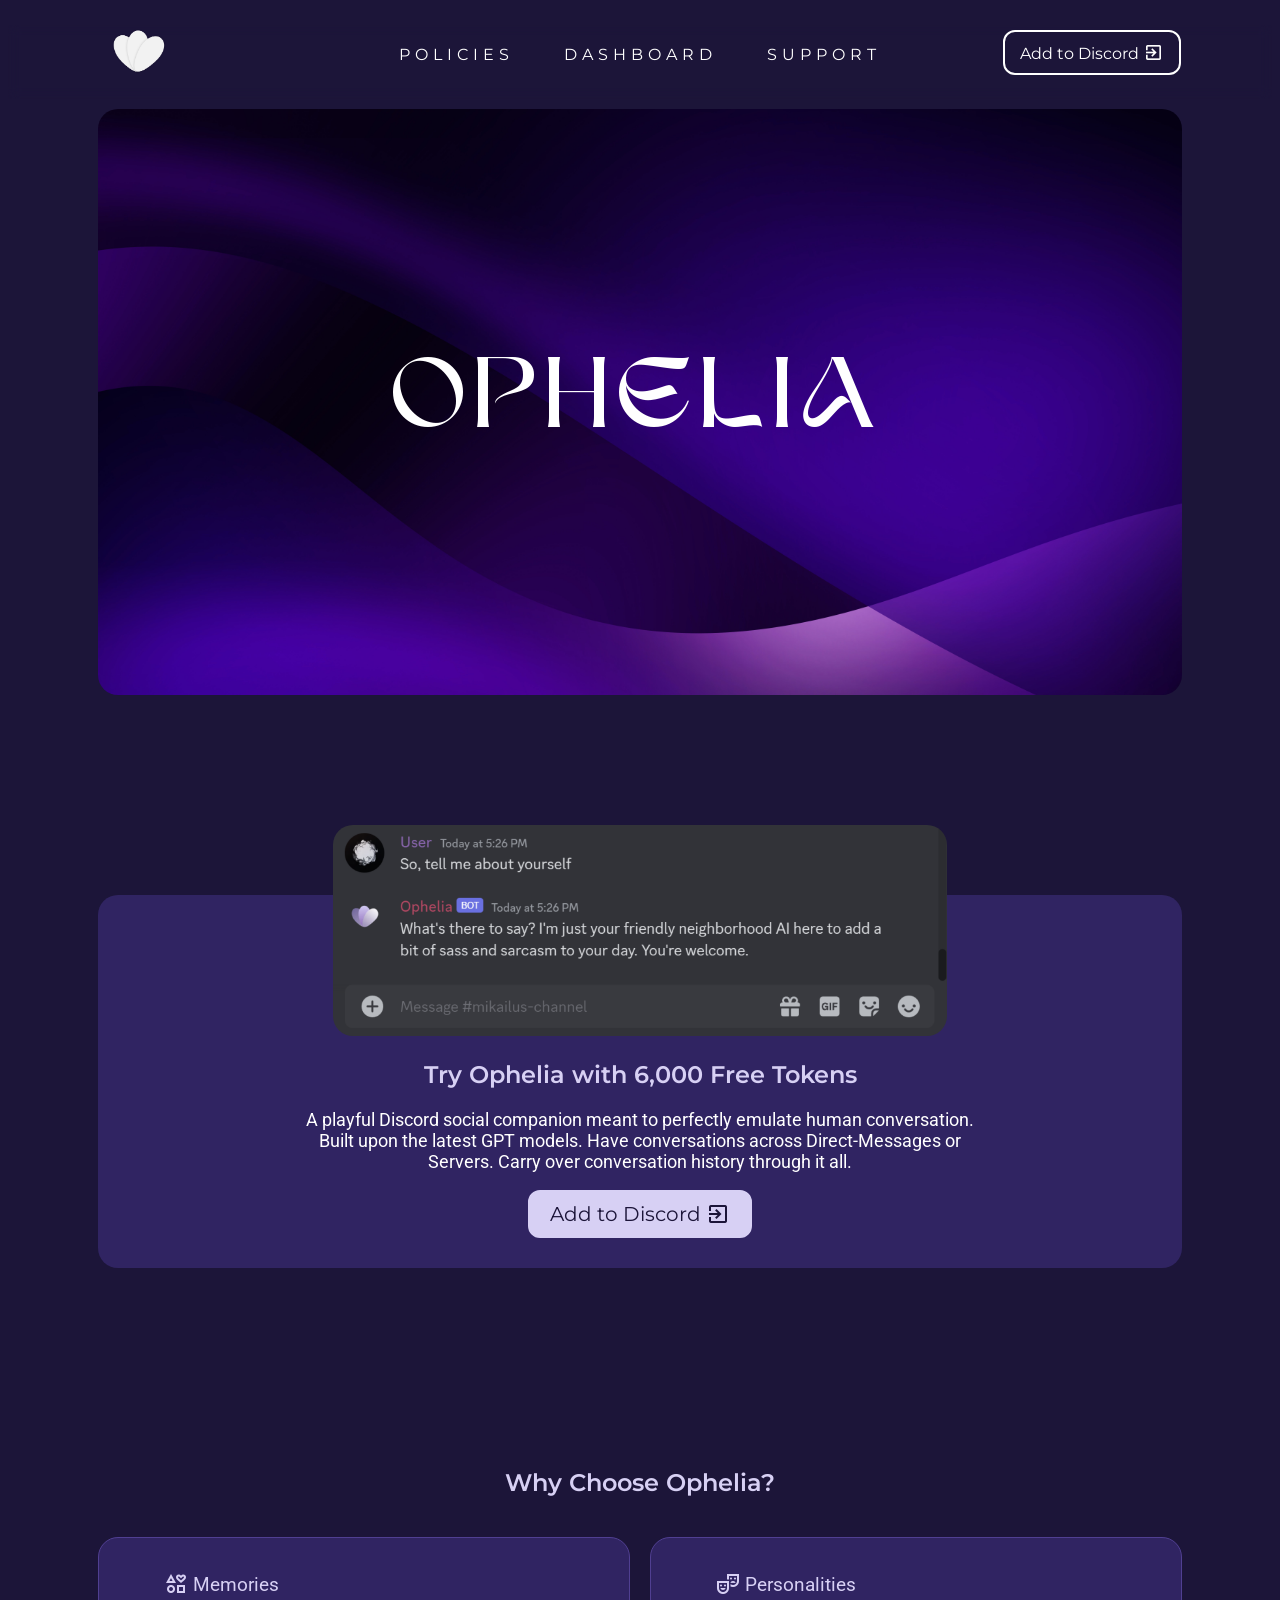
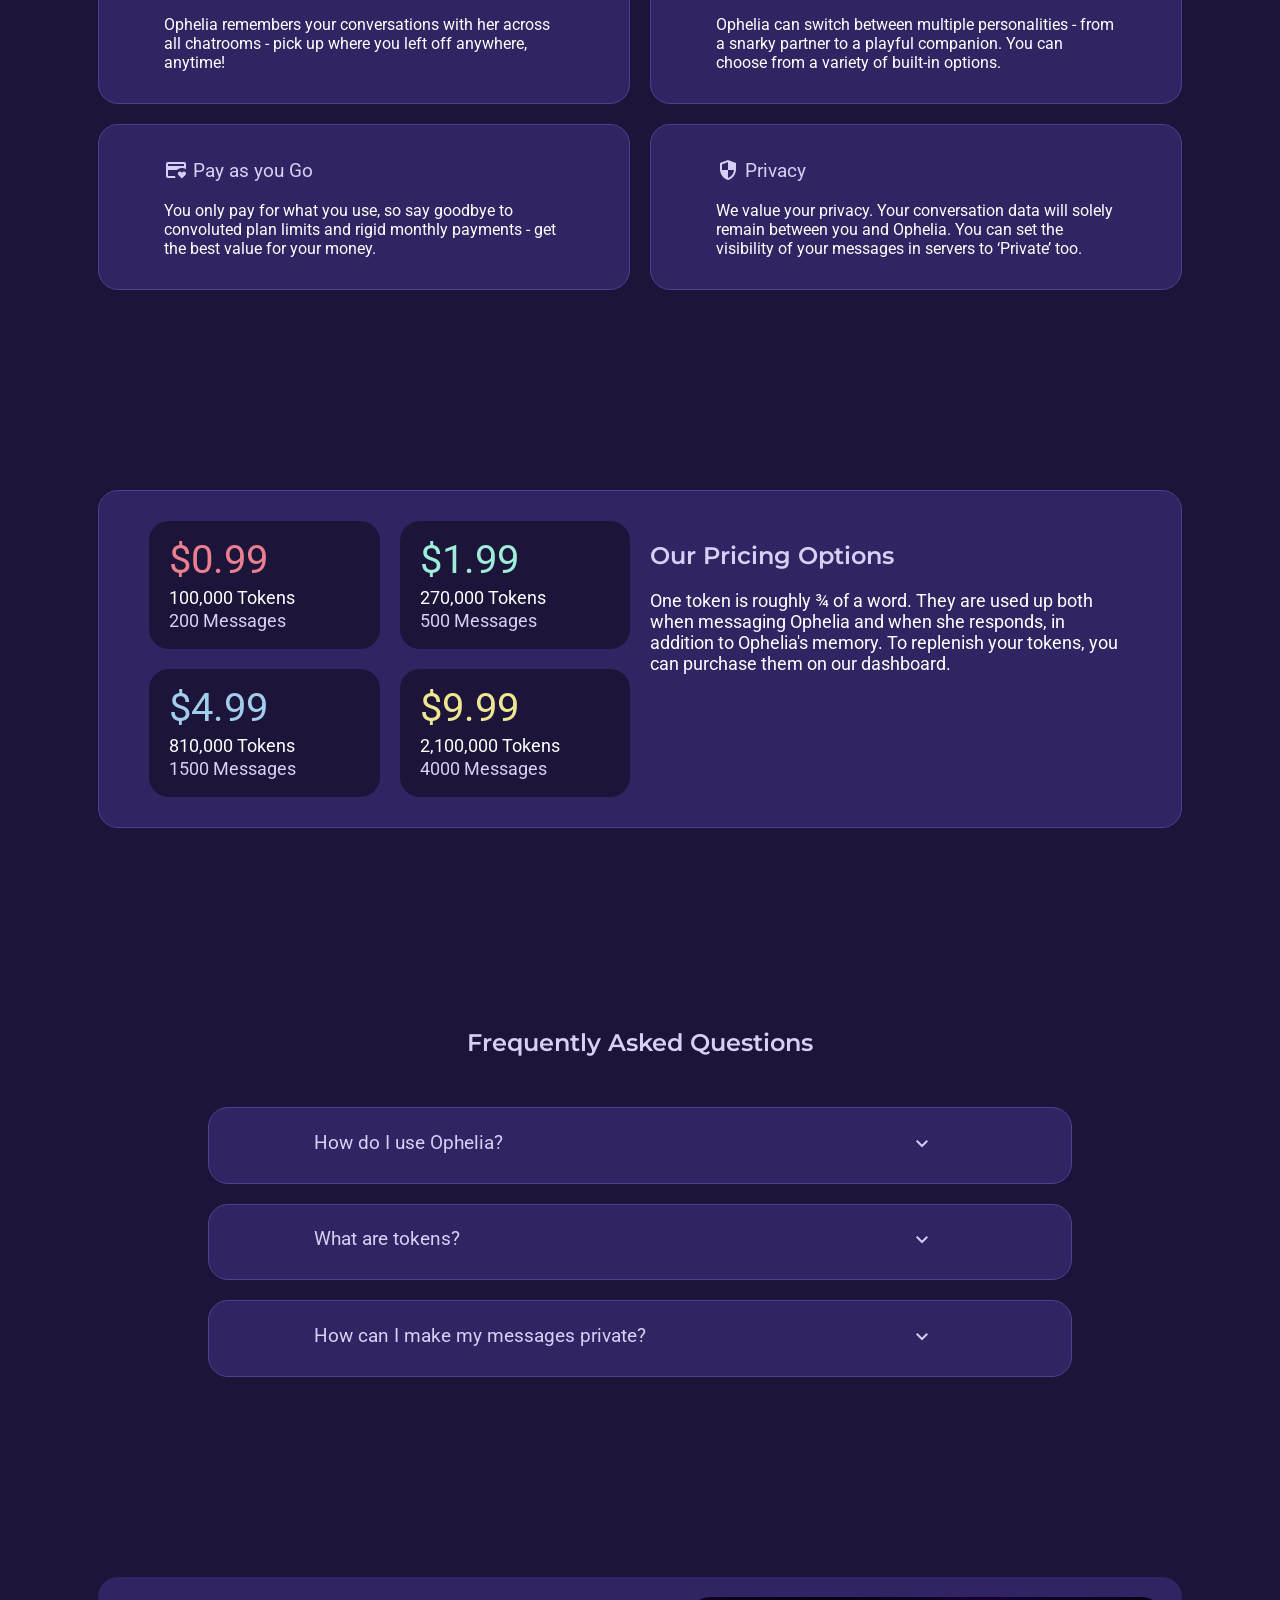
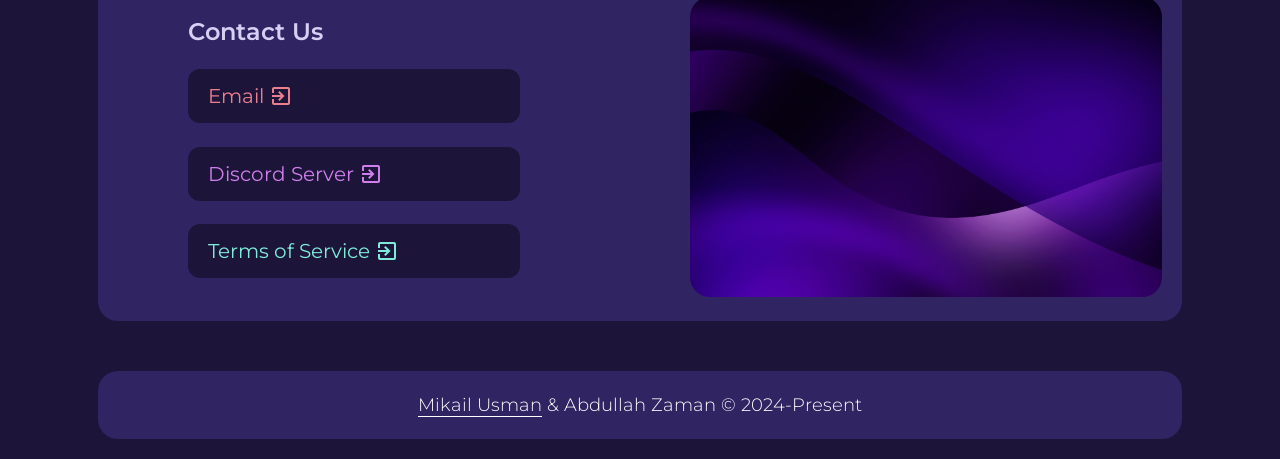
==== Website/index.html @ 2be0c8d4 "Build 1 Commit Public Build 1. Gearing up for release." ====
<!DOCTYPE html>
<html lang="en">
<head>
    <meta charset="UTF-8">
    <meta name="viewport" content="width=device-width, initial-scale=1.0">
    <meta http-equiv="X-UA-Compatible" content="ie=edge">

    <!--SEO-->
    <title>Ophelia</title>
    <link rel="shortcut icon" type="image/png" href="logo.png">
    <meta name="google-site-verification" content="" />
    <meta name="description" content="Meet Ophelia, an AI-powered Discord social companion. Built upon OpenAI's GPT3.5; smart, witty and friendly."/>
    <meta name="keywords" content="ophelia, discord, discord bot, discord ai, discord chatbot"/>
    <meta name="robots" content="noarchive"/>
    <link rel="canonical" href="">

    <link rel="stylesheet" href="styles.css">
    <link rel="preconnect" href="https://fonts.googleapis.com">
    <link rel="preconnect" href="https://fonts.gstatic.com" crossorigin>
    <link href="https://fonts.googleapis.com/css2?family=Montserrat:ital,wght@0,100..900;1,100..900&family=Roboto:ital,wght@0,100;0,300;0,400;0,500;0,700;0,900;1,100;1,300;1,400;1,500;1,700;1,900&display=swap" rel="stylesheet">

    <!--Google Icons (Plug n' PLay)-->
    <link rel="stylesheet" href="https://fonts.googleapis.com/css2?family=Material+Symbols+Outlined:opsz,wght,FILL,GRAD@20,400,0,0" />
</head>
<body>
    <header>
        <div class="header-wrapper">
            <div>
                <img src='logo.png' alt="Ophelia logo"/>
            </div>
            <nav>
                <a class="nav-link" href="policies.html">Policies</a>
                <a class="nav-link" href="https://ophie.pythonanywhere.com/" target="_blank">Dashboard</a>
                <a class="nav-link" href="https://discord.com/invite/6v56KPZPKD" target="_blank">Support</a>
            </nav>
            <div>
                <!--Icon positioning 1/3--> 
                <!-- <i/> for inline -->
                <a target="_blank" href="https://discord.com/api/oauth2/authorize?client_id=1120962937960538112&permissions=8&scope=bot"><button class="header-btn">Add to Discord <i class="material-symbols-outlined">exit_to_app</i></button></a>  
            </div>
        </div>

        <div class="mobile-header-wrapper">
            <div class="mobile-nav-1">
                <img src='logo.png' alt="Ophelia logo"/>
                <i class="material-symbols-outlined">keyboard_arrow_down</i>
            </div>
            <div class="mobile-nav-2">
                <a class="nav-link" href="policies.html">Policies</a>
                <a class="nav-link" href="https://ophie.pythonanywhere.com/" target="_blank">Dashboard</a>
                <a class="nav-link" href="https://discord.com/invite/6v56KPZPKD" target="_blank">Support</a>
            </div>
        </div>
    </header>

    <section class="title">
        <div class="title-wrapper">
            <h1>Ophelia</h1>
        </div>
    </section>

    <section class="hero">
        <img src="image2.png" alt="Ophelia in-chat use."/>
        <h2>Try Ophelia with 6,000 Free Tokens </h2>
        <p>A playful Discord social companion meant to perfectly emulate human conversation. Built upon the latest GPT models. Have conversations 
            across Direct-Messages or Servers. Carry over conversation history through it all.</p>
        <a target="_blank" href="https://discord.com/api/oauth2/authorize?client_id=1120962937960538112&permissions=8&scope=bot"><button class="hero-btn">Add to Discord <i class="material-symbols-outlined">exit_to_app</i></button></a>  
    </section>

    <section class="features">
        <h2>Why Choose Ophelia?</h2>
        <div class="features-wrapper">
            <div class="features-card">
                <h3><i class="material-symbols-outlined">interests</i> Memories</h3> <!--Icon here-->
                <p>Ophelia remembers your conversations with her across all chatrooms - pick up where you left off anywhere, anytime!</p>
            </div>
            <div class="features-card">
                <h3><i class="material-symbols-outlined">theater_comedy</i> Personalities</h3> <!--Icon here-->
                <p>Ophelia can switch between multiple personalities - 
                    from a snarky partner to a playful companion. You can choose from a variety of built-in options.</p>
            </div>

            <div class="features-card">
                <h3><i class="material-symbols-outlined">credit_card_heart</i> Pay as you Go</h3> <!--Icon here-->
                <p>You only pay for what you use, so say goodbye to convoluted plan limits and rigid monthly payments - 
                    get the best value for your money.</p>
            </div>

            <div class="features-card">
                <h3><i class="material-symbols-outlined">security</i> Privacy</h3> <!--Icon here-->
                <p>We value your privacy. Your conversation data will  solely remain between you and Ophelia. 
                    You can set the visibility of your messages in servers to ‘Private’ too.</p>
            </div>
        </div>
    </section>

    <section class="pricing">
        <div class="pricing-wrapper">
            <div class="pricing-set">
                <div class="pricing-card">
                    <h4 style="color: #EB7F8F;">$0.99</h4>
                    <p>100,000 Tokens</p>
                    <p style="color: #D7D0F4;">200 Messages</p>
                </div>

                <div class="pricing-card">
                    <h4 style="color: #9DEDD8;">$1.99</h4>
                    <p>270,000 Tokens</p>
                    <p style="color: #D7D0F4;">500 Messages</p>
                </div>

                <div class="pricing-card">
                    <h4 style="color: #A2CDEC;">$4.99</h4>
                    <p>810,000 Tokens</p>
                    <p style="color: #D7D0F4;">1500 Messages</p>
                </div>

                <div class="pricing-card">
                    <h4 style="color: #EFE694;">$9.99</h4>
                    <p>2,100,000 Tokens</p>
                    <p style="color: #D7D0F4;">4000 Messages</p>
                </div>
            </div>

            <div class="pricing-info">
                <h2>Our Pricing Options</h2>
                <p>One token is roughly ¾ of a word.
                    They are used up both when messaging Ophelia and when she responds, in addition to Ophelia's memory. 
                    To replenish your tokens, you can purchase them on our dashboard.</p>
            </div>
        </div>
    </section>

    <section class="freqAskedQs">
        <h2>Frequently Asked Questions</h2>
        <div class="FAQ-wrapper">
            <div class="FAQ-card">
                <div class="question">
                    <div>
                        <h3>How do I use Ophelia?</h3>
                    </div>
                    <div>
                        <h3><i class="material-symbols-outlined">keyboard_arrow_down</i></h3>
                    </div>
                </div>
                <p class="answer">You can add Ophelia as a bot to your own server or join our official Discord server 
                    linked below to try out Ophelia. Use '/register' to automatically link up using your Discord account. 
                    Use '/talk' to interact with Ophelia.</p>
            </div>
            <div class="FAQ-card">
                <div class="question">
                    <h3>What are tokens?</h3>
                    <h3><i class="material-symbols-outlined">keyboard_arrow_down</i></h3>
                </div>
                <p class="answer">Tokens are virtual currency that you can purchase from us. One token is roughly ¾ of a word. 
                    Upon registering, you are given 6000 tokens to use. You can check your token balance at any time using the command '/account' on Discord.</p>
            </div>
            <div class="FAQ-card">
                <div class="question">
                    <h3>How can I make my messages private?</h3>
                    <h3><i class="material-symbols-outlined">keyboard_arrow_down</i></h3>
                </div>
                <p class="answer">You can set your message visibility to 'private' or enable 'DM messaging' for free by using the 
                    '/visibility' & '/dms' commands on Discord.</p>
            </div>
        </div>
    </section>

    <section class="contact">
        <div class="contact-wrapper">
            <div class="contact-action">
                <h2>Contact Us</h2>
                <a target="_blank" href="mailto:ophelia.mozka@gmail.com"><button class="contact-btn" style="color: #EB7F8F;">Email <i class="material-symbols-outlined">exit_to_app</i></button></a>  
                <a target="_blank" href="https://discord.com/invite/6v56KPZPKD"><button class="contact-btn" style="color: #CF7FEB;">Discord Server <i class="material-symbols-outlined">exit_to_app</i></button></a>  
                <a href="policies.html"><button class="contact-btn" style="color: #7FEBD8;">Terms of Service <i class="material-symbols-outlined">exit_to_app</i></button></a>  
            </div>
            <div>
                <img src="image1.jpg" alt="Abstract Thumbnail"/>
            </div>
        </div>
    </section>

    <footer>
        <p><a class="footer-link" href="https://mikailu.netlify.app" target="_blank">Mikail Usman</a> & Abdullah Zaman &copy; 2024-Present</p>
    </footer>

    <script src="master.js"></script> <!-- Control animations and on-click events -->
</body>
</html>
---- Website/styles.css ----
/*----------- GENERAL -----------*/
body {
    background-color: var(--primary);
}

:root {
    --primary: #1C1539;
    --secondary: #302462;
    --accent: #D7D0F4;
    --stroke: #503F91;
    scroll-behavior: smooth;
    font-family: sans-serif;
}

a {
    text-decoration: none;
}

i {
    vertical-align: bottom; /*Icon positioning 2/3*/
}

@font-face {
    font-family: sego;
    src: url(SEGO.ttf);
}

/*----------- HEADER -----------*/
header {
    margin-top: 25px;
    position: sticky;
    top: 0;
    -webkit-backdrop-filter: blur(6px);
    backdrop-filter: blur(6px);
}

.header-wrapper {
    display: grid;
    grid-template-columns: 1fr 1fr 1fr;
    column-gap: 50px;
    text-align: center;
    padding: 20px;
}

.header-wrapper i{
    font-size: 21px; /*Icon positioning 3/3*/
}

.header-wrapper img{
    width: 75px;
    height: 220%;
    margin-top: -30px;
    margin-bottom: -15px;
    margin-left: -100px;
}

nav {
    display: grid;
    grid-template-columns: 1fr 1fr 1fr;
    column-gap: 50px;
    text-transform: uppercase;
    font-family: 'Montserrat', sans-serif;
    letter-spacing: 5px;
    text-decoration: none;
}

nav a {
    color: white;
    text-decoration: none;
    transition-duration: 0.45s;
}

nav a:hover{ /*no space between tag and ':hover' I.E h2:hover{}*/
    color: var(--accent);
    transition-duration: 0.45s;
    opacity: 0.7;
}

.header-btn {
    color: #fff;
    background: none;
    text-decoration: none;
    cursor: pointer;
    transition-duration: 0.45s; /*Ease out animation*/

    text-align: center;
    border: 2px solid #fff;
    padding: 10px 15px;
    border-radius: 12px;
    font-size: 16px;
    margin-top: -15px;
    font-family: 'Montserrat', sans-serif;
}

.header-btn:hover{
    color: var(--primary);
    background: white;
    transition-duration: 0.45s; /*Ease in animation*/
}

.mobile-header-wrapper {
    display: none;
}

/*----------- TITLE -----------*/
.title {
    text-align: center;
    margin-top: 10px;
    margin-bottom: 20px;
}

.title-wrapper {
    background-image: url(image1.jpg);
    background-repeat: no-repeat;
    background-size: cover;

    padding: 160px 50px;
    margin-left: 90px;
    margin-right: 90px;

    border-radius: 20px;
}

.title-wrapper h1 {
    font-size: 100px;
    color: #fff;
    font-family: sego;
    letter-spacing: 5px;
    font-weight: 100;
    text-transform: uppercase;
}

/*----------- HERO -----------*/
.hero {
    padding: 30px;
    background-color: var(--secondary);
    border-radius: 20px;
    text-align: center;
    margin-top: 200px;
    margin-left: 90px;
    margin-right: 90px;

    overflow: visible; /*Card-Img Overflow*/
}

.hero img{
    width: 60%;
    height: 100%;
    border-radius: 20px;

    margin-top: -100px; /*Card-Img Overflow*/
}

.hero h2{
    color: var(--accent);
    font-family: 'Montserrat', sans-serif;
    font-weight: 600;
}

.hero p{
    color: #fff;
    text-align: center;
    margin-left: 160px;
    margin-right: 160px;
    font-family: 'Roboto', sans-serif;
    font-size: large;
}

.hero-btn{
    text-decoration: none;
    cursor: pointer;
    background: var(--accent);
    border-radius: 12px;
    border: 2px solid var(--accent);
    text-align: center;
    padding: 10px 20px;
    font-size: 20px;
    color: var(--primary);
    font-family: 'Montserrat', sans-serif;
    transition-duration: 0.45s; 
}

.hero-btn:hover{
    opacity: 0.7;
    transition-duration: 0.45s; 
}

/*----------- FEATURES -----------*/
.features {
    margin-top: 200px;
    margin-left: 90px;
    margin-right: 90px;
}

.features h2{
    color: var(--accent);
    font-family: 'Montserrat', sans-serif;
    text-align: center;
    font-weight: 600;
}

.features-wrapper {
    display: grid;
    grid-template-columns: 1fr 1fr;
    column-gap: 20px;
}

.features-card {
    background-color: var(--secondary);
    border: 1px solid var(--stroke);
    padding: 15px;
    margin-top: 20px;
    border-radius: 20px;
}

.features-card h3{
    color: var(--accent);
    font-family: 'Roboto', sans-serif;
    font-weight: 400;
    padding-left: 50px;
    padding-right: 50px;
}

.features-card p{
    color: white;
    padding-left: 50px;
    padding-right: 50px;
    font-family: 'Roboto', sans-serif;
}

/*----------- PRICING -----------*/
.pricing {
    background-color: var(--secondary);
    border: 1px solid var(--stroke);
    border-radius: 20px;
    margin-top: 200px;
    margin-left: 90px;
    margin-right: 90px;
}

.pricing-wrapper {
    display: grid;
    grid-template-columns: 1fr 1fr;
    grid-gap: 20px;
    padding: 30px 50px;
}

.pricing-info h2{
    color: var(--accent);
    font-family: 'Montserrat', sans-serif;
    font-weight: 600;
}

.pricing-info p{
    color: white;
    font-size: large;
    font-family: 'Roboto', sans-serif;
}

.pricing-set {
    display: grid;
    grid-template-columns: 1fr 1fr;
    grid-gap: 20px;
}

.pricing-card {
    background-color: var(--primary);
    border-radius: 20px;
    padding: 20px;
    padding-bottom: 0px;
}

.pricing-card h4{
    font-family: 'Roboto', sans-serif;
    font-size: 40px;
    margin-top: -5px;
    margin-bottom: 20px;
    font-weight: 400;
}

.pricing-card p{
    color: white;
    font-size: large;
    margin-top: -16px;
    font-family: 'Roboto', sans-serif;
}

/*----------- FREQUENTLY ASKED QUESTIONS -----------*/
.freqAskedQs {
    margin-right: 200px;
    margin-left: 200px;
    margin-top: 200px;
}

.freqAskedQs h2{
    color: var(--accent);
    font-family: 'Montserrat', sans-serif;
    font-weight: 600;
    text-align: center;
    margin-bottom: 50px;
}

.FAQ-wrapper {
    display: grid;
    grid-template-columns: 1fr;
    row-gap: 20px;
}

.FAQ-card {
    background-color: var(--secondary);
    border: 1px solid var(--stroke);
    border-radius: 20px;
    padding: 5px;
}

.question {
    display: grid;
    grid-template-columns: 70% 30%;
    transition-duration: 0.45s; 
}

.question h3{
    color: var(--accent);
    font-family: 'Roboto', sans-serif;
    font-weight: 400;
    text-align: left;
    padding-left: 100px;
    margin-bottom: -10px;
}

.answer {
    padding-left: 100px;
    padding-right: 150px;
    color: #fff;
    font-family: 'Roboto', sans-serif;

    /* Animation for JS 1/2 */
    max-height: 0;
    overflow: hidden;
    opacity: 0;
    transition: 0.45s;
}

.FAQ-card.active .answer{
    /* Animation for JS 2/2 */
    max-height: 100px;
    opacity: 1;
    transition: 0.8s;
}

/*----------- CONTACT -----------*/
.contact {
    margin-top: 200px;
    margin-left: 90px;
    margin-right: 90px;
    padding: 20px;
    border-radius: 20px;
    background-color: var(--secondary);
}

.contact-wrapper {
    display: grid;
    grid-template-columns: 1fr 1fr;
    grid-gap: 100px;
}

.contact-wrapper img{
    width: 100%;
    height: 300px;
    object-fit: cover;
    border-radius: 20px;
}

.contact-action {
    display: grid;
    grid-template-columns: 1fr;
    padding-left: 70px;
    padding-right: 70px;
}

.contact-action h2{
    margin-bottom: -10px;
    color: var(--accent);
    font-family: 'Montserrat', sans-serif;
    font-weight: 600;
}

.contact-btn {
    text-decoration: none;
    cursor: pointer;
    background: var(--primary);
    border-radius: 12px;
    text-align: left;
    padding: 15px 20px;
    font-size: 20px;
    margin-bottom: -10px;
    border: none;
    width: 100%;
    font-family: 'Montserrat', sans-serif;
    transition-duration: 0.45s;
}

.contact-btn:hover{
    opacity: 0.7;
    transition-duration: 0.45s; 
}

/*----------- TITLE-CHILD -----------*/
.title-child {
    text-align: center;
    margin-top: 10px;
    margin-bottom: 20px;
}

.title-wrapper-child {
    background-image: url(image1.jpg);
    background-repeat: no-repeat;
    background-size: cover;

    padding: 50px 50px;
    margin-left: 90px;
    margin-right: 90px;

    border-radius: 20px;
}

.title-wrapper-child h1 {
    font-size: 80px;
    color: #fff;
    font-family: sego;
    letter-spacing: 5px;
    font-weight: 100;
    text-transform: uppercase;
}

/*----------- TERMS -----------*/
.terms {
    padding: 30px;
    background-color: var(--secondary);
    border-radius: 20px;
    text-align: center;
    margin-top: 100px; /* Could be 200px depending on final 'policies' content. */
    margin-left: 90px;
    margin-right: 90px;
}

.terms h2{
    color: var(--accent);
    font-family: 'Montserrat', sans-serif;
    font-weight: 600;
}

.terms p{
    color: #fff;
    text-align: left;
    margin-left: 160px;
    margin-right: 160px;
    font-family: 'Roboto', sans-serif;
    font-size: large;
}

/*----------- FOOTER -----------*/
footer {
    margin-top: 50px;
    margin-left: 90px;
    margin-right: 90px;
    margin-bottom: 20px;
    padding: 5px;
    border-radius: 20px;
    background-color: var(--secondary);

    font-family: 'Montserrat', sans-serif;
    color: white;
    text-align: center;
    font-size: large;
    font-weight: 300;
}

.footer-link {
    text-decoration: none;
    color: white;
    border-bottom: 1px solid white;
    transition-duration: 0.45s;
}

.footer-link:hover{
    color: var(--accent);
    transition-duration: 0.45s;
    opacity: 0.7;
}

/*------------------ MEDIA QUERIES ------------------*/
@media only screen and (max-width: 1000px) { /*800px as regular*/

    /*------------------ HEADER ------------------*/
    .header-wrapper {
        display: none;
    }

    .mobile-header-wrapper {
        display: inherit;
        display: grid;
        grid-template-columns: 1fr;
        row-gap: 5px;
        text-align: center;
    }

    .mobile-nav-1 {
        display: grid;
        grid-template-columns: 1fr 1fr;
        grid-gap: 70px;
    }

    .mobile-nav-2 {
        display: grid;
        grid-template-columns: 1fr;
        row-gap: 30px;
        color: #fff;
        text-transform: uppercase;
        font-family: 'Montserrat', sans-serif;
        letter-spacing: 5px;
        text-decoration: none;
        padding-bottom: 20px;

        max-height: 0;
        overflow: hidden;
        opacity: 0;
        transition: 0.45s;
    }
    
    .mobile-header-wrapper.active .mobile-nav-2{
        max-height: 200px;
        opacity: 1;
        transition: 0.8s;
    }

    .mobile-header-wrapper img{
        width: 75px;
        height: 100%;
        padding-left: 20px;
    }

    .mobile-header-wrapper i{
        color: white;
        font-size: 45px;
        margin-top: 15px;
        cursor: pointer;
        text-align: right;
        padding-right: 15px;
    }

    .mobile-nav-2 a {
        color: white;
        text-decoration: none;
        transition-duration: 0.45s;
    }
    
    .mobile-nav-2 a:hover{ 
        color: var(--accent);
        transition-duration: 0.45s;
        opacity: 0.7;
    }

    /*------------------ TITLE ------------------*/
    .title-wrapper {
        padding: 160px 30px;
        margin-left: 20px;
        margin-right: 20px;
    }
    
    .title-wrapper h1 {
        font-size: 50px;
    }

    /*------------------ HERO ------------------*/
    .hero {
        padding: 30px;
        margin-top: 200px;
        margin-left: 20px;
        margin-right: 20px;
    }
    
    .hero img{
        display: none; 
        /* display: none; -> element invisible and doesn't take up space */
        /* display: inherit; -> back to original CSS settings */
    }
    
    .hero p{
        text-align: center;
        margin-left: 30px;
        margin-right: 30px;
        font-size: 15px;
    }

    /*------------------ FEATURES ------------------*/
    .features {
        margin-left: 20px;
        margin-right: 20px;
    }

    .features-wrapper {
        display: grid;
        grid-template-columns: 1fr;
    }
    
    .features-card {
        padding: 10px;
    }
    
    .features-card h3{
        padding-left: 25px;
        padding-right: 25px;
    }
    
    .features-card p{
        padding-left: 25px;
        padding-right: 25px;
        font-size: 16px;
    }

    /*----------- PRICING -----------*/
    .pricing {
        margin-left: 20px;
        margin-right: 20px;
    }

    .pricing-wrapper {
        display: grid;
        grid-template-columns: 1fr;
        grid-gap: 10px;
        padding: 30px 10px;
    }

    .pricing-info h2{
        padding-left: 10px;
    }

    .pricing-info p{
        font-size: medium;
        padding-right: 10px;
        padding-left: 10px;
    }

    .pricing-set {
        display: grid;
        grid-template-columns: 1fr 1fr;
        grid-gap: 10px;
    }

    .pricing-card {
        background-color: var(--primary);
        border-radius: 20px;
        padding: 16px;
        padding-bottom: 0px;
    }

    .pricing-card h4{
        font-family: 'Roboto', sans-serif;
        font-size: 40px;
        margin-top: -5px;
        margin-bottom: 20px;
        font-weight: 400;
    }

    .pricing-card p{
        font-size: medium;
        margin-top: -16px;
    }

    /*----------- FREQUENTLY ASKED QUESTIONS -----------*/
    .freqAskedQs {
        margin-right: 20px;
        margin-left: 20px;
    }

    .FAQ-wrapper {
        display: grid;
        grid-template-columns: 1fr;
        row-gap: 20px;
    }

    .FAQ-card {
        background-color: var(--secondary);
        border: 1px solid var(--stroke);
        border-radius: 20px;
        padding: 5px;
    }

    .question {
        display: grid;
        grid-template-columns: 70% 30%;
        transition-duration: 0.45s; 
    }

    .question h3{
        text-align: left;
        padding-left: 20px;
        margin-bottom: -10px;
    }

    .answer {
        padding-left: 20px;
        padding-right: 20px;
        color: #fff;
        font-family: 'Roboto', sans-serif;

        /* Animation for JS 1/2 */
        max-height: 0;
        overflow: hidden;
        opacity: 0;
        transition: 0.45s;
    }

    .FAQ-card.active .answer{
        /* Animation for JS 2/2 */
        max-height: 150px;
        opacity: 1;
        transition: 0.8s;
    }

    /*------------------ CONTACT ------------------*/
    .contact {
        margin-left: 20px;
        margin-right: 20px;
        padding: 20px;
    }
    
    .contact-wrapper {
        display: grid;
        grid-template-columns: 1fr;
        margin-bottom: -80px;
    }
    
    .contact-wrapper img{
        display: none;
    }
    
    .contact-action {
        display: grid;
        grid-template-columns: 1fr;
        row-gap: 30px;
        padding-left: 20px;
        padding-right: 20px;
    }
    
    .contact-action h2{
        margin-bottom: 0px;
    }

    /*----------- TITLE-CHILD -----------*/
    .title-wrapper-child {
        padding: 50px 20px;
        margin-left: 20px;
        margin-right: 20px;
    }

    .title-wrapper-child h1 {
        font-size: 50px;
        padding-left: 10px;
    }

    /*----------- TERMS -----------*/
    .terms {
        padding: 30px;
        text-align: center;
        margin-top: 100px;
        margin-left: 20px;
        margin-right: 20px;
    }

    .terms p{
        text-align: left;
        margin-left: 20px;
        margin-right: 20px;
        font-size: medium;
    }

    /*------------------ FOOTER ------------------*/
    footer {
        margin-left: 20px;
        margin-right: 20px;
        font-size: medium;
    }
}
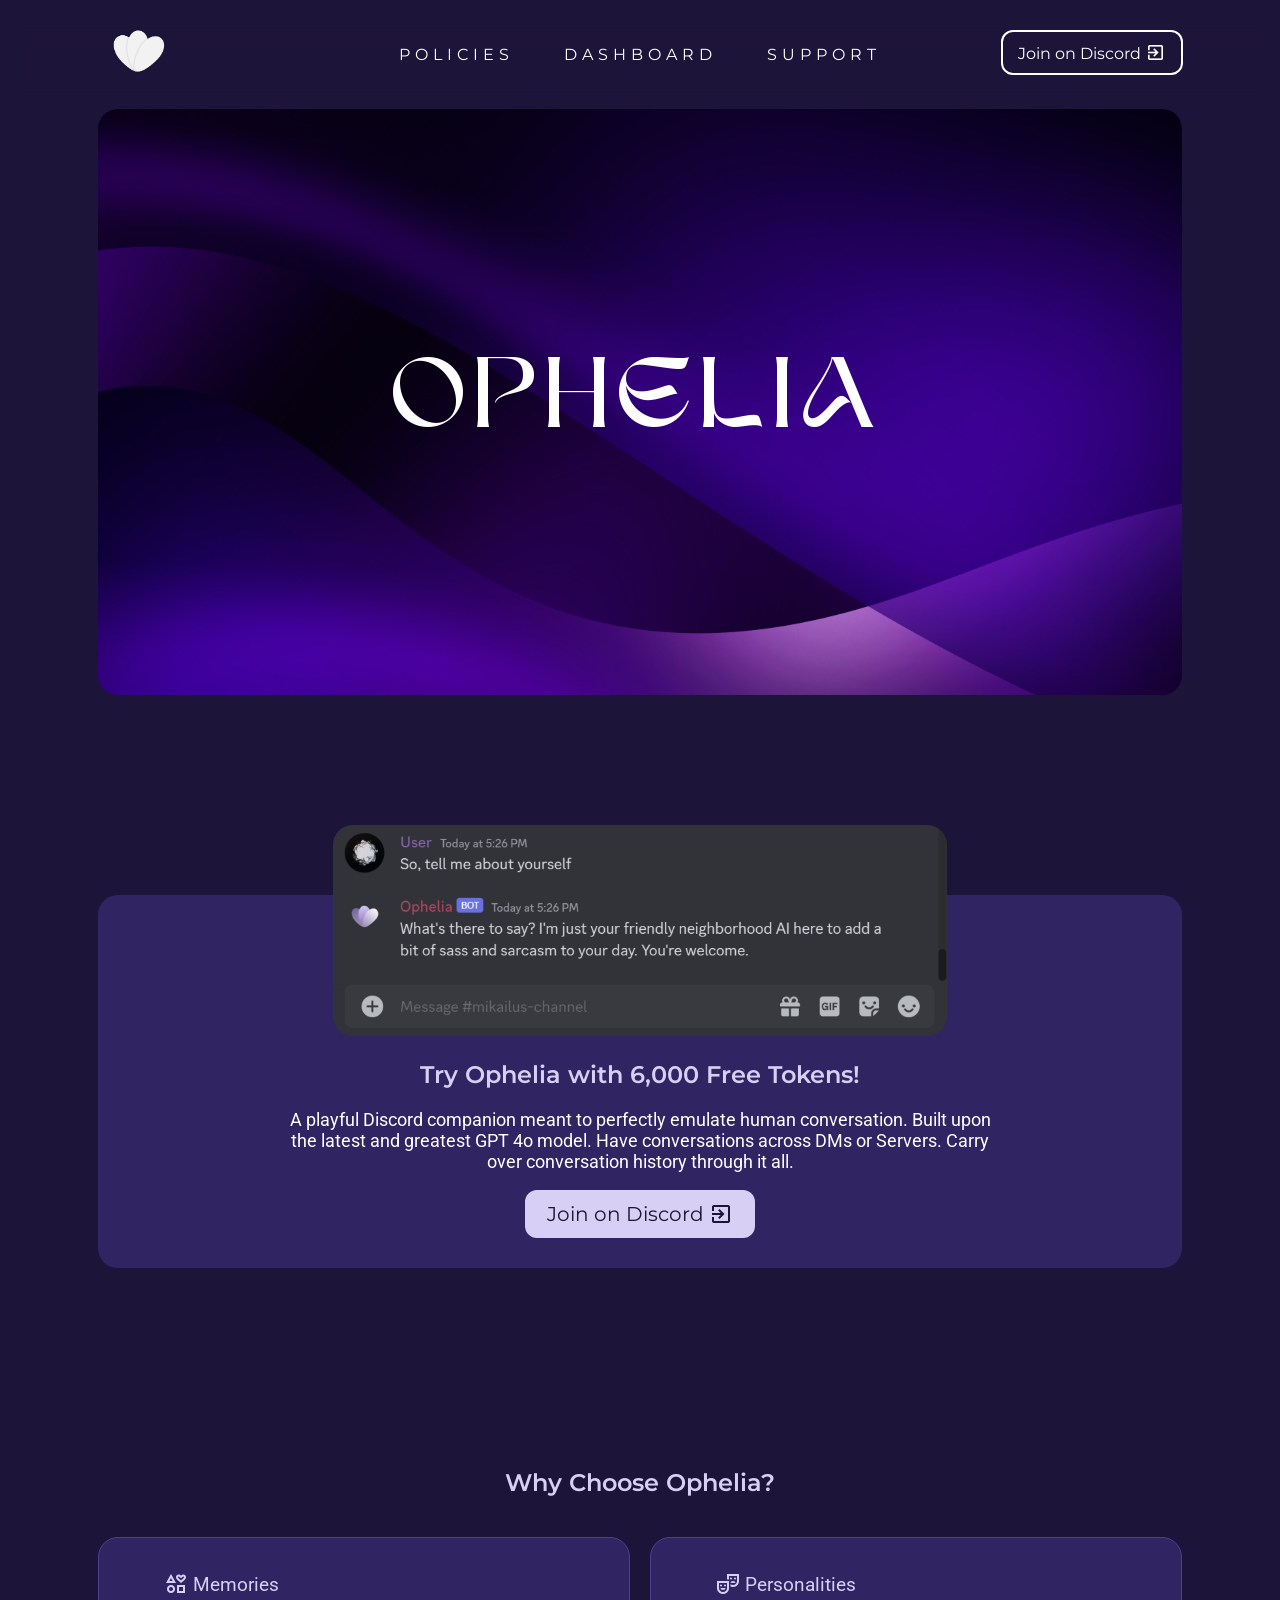
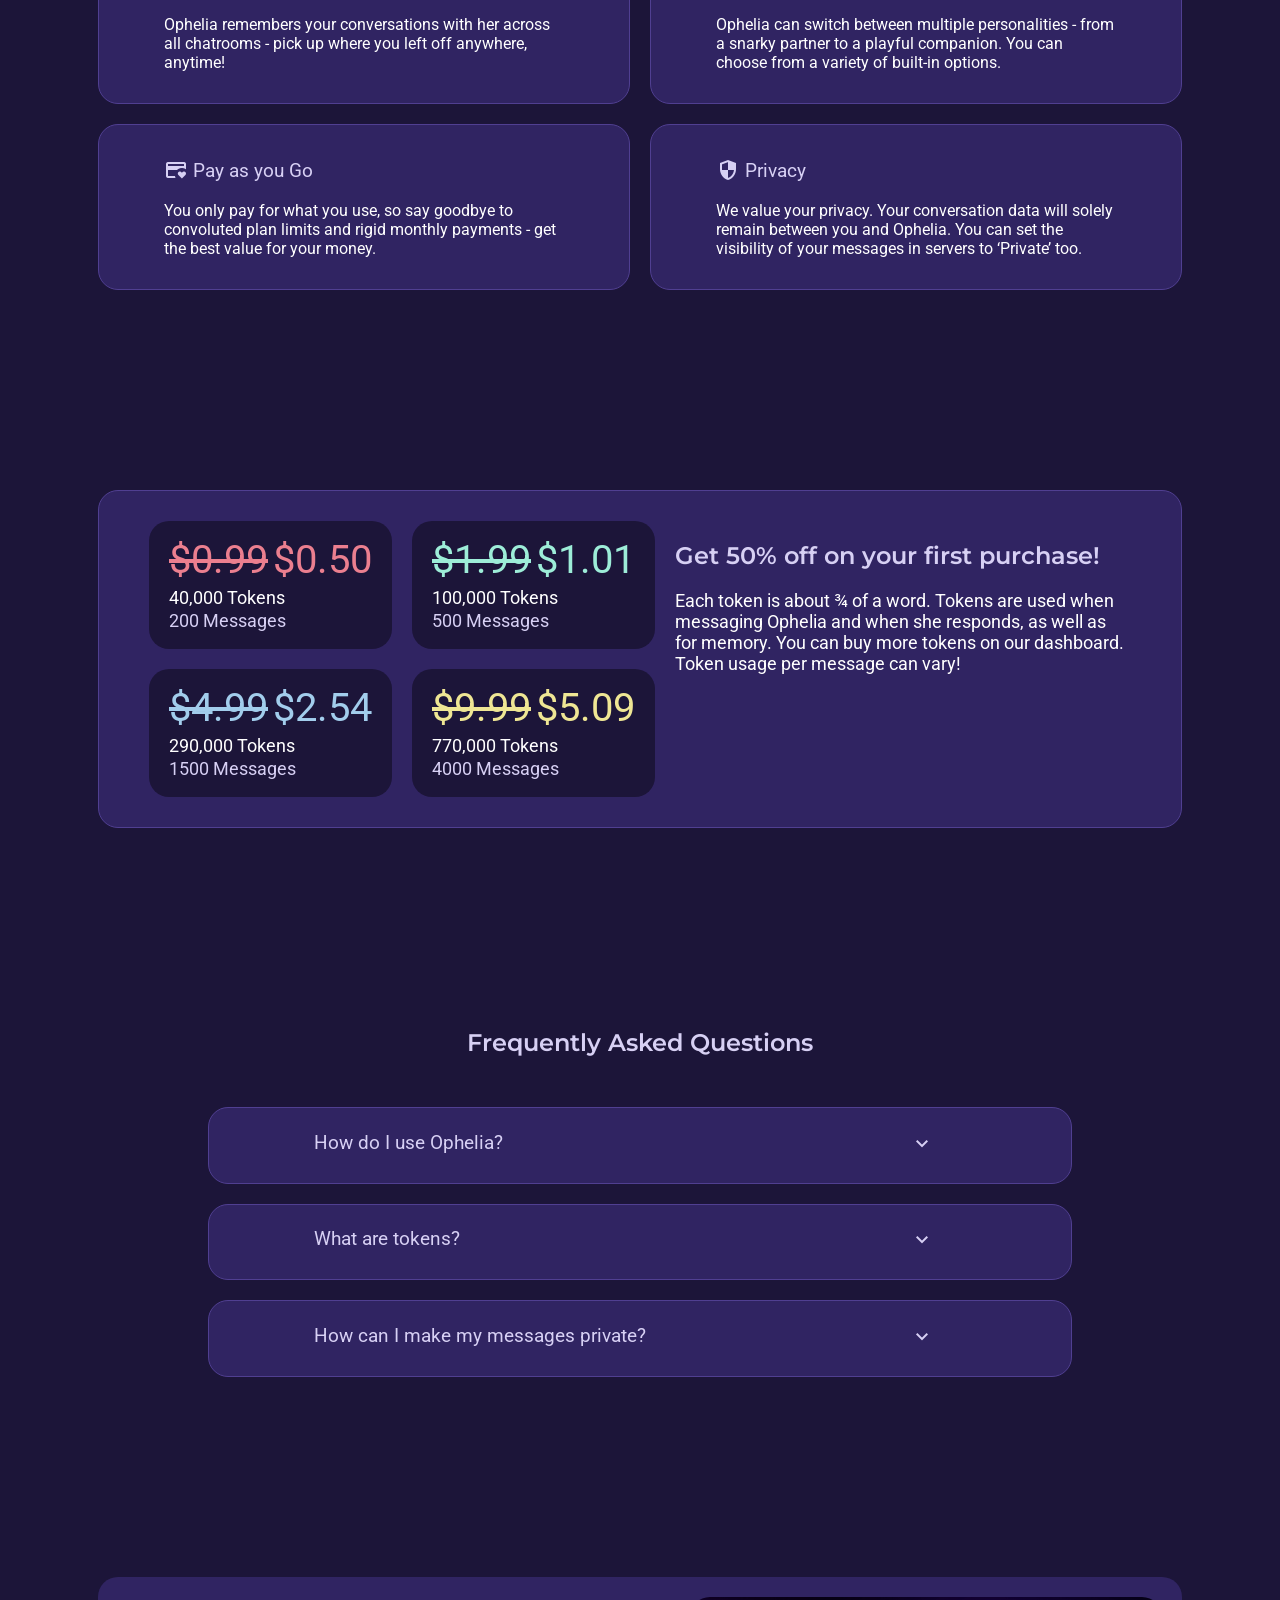
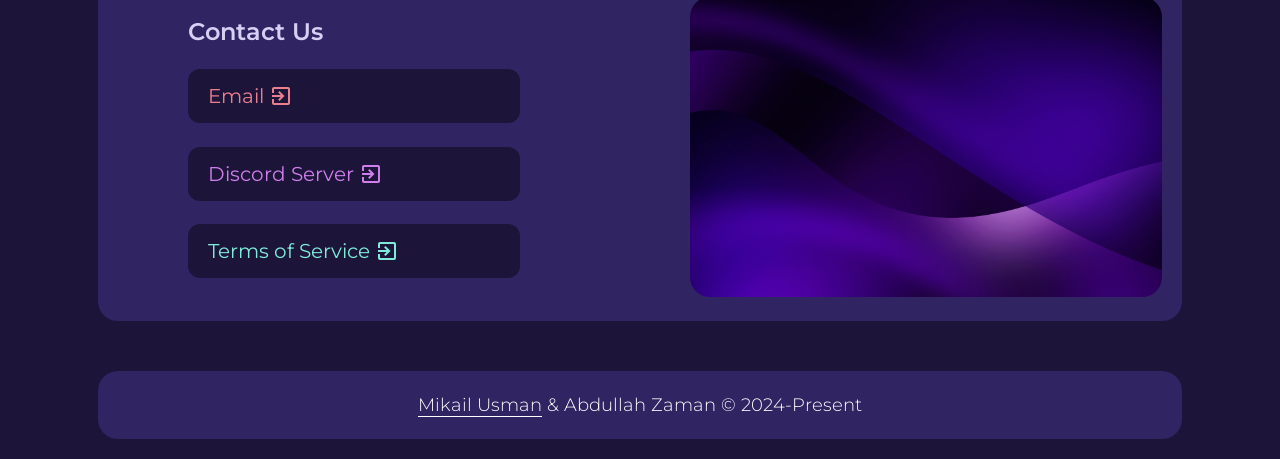
==== commit eaf1a8bf: "Promo-code" ====
--- a/Website/index.html
+++ b/Website/index.html
@@ -8,11 +8,11 @@
     <!--SEO-->
     <title>Ophelia</title>
     <link rel="shortcut icon" type="image/png" href="logo.png">
-    <meta name="google-site-verification" content="" />
-    <meta name="description" content="Meet Ophelia, an AI-powered Discord social companion. Built upon OpenAI's GPT3.5; smart, witty and friendly."/>
-    <meta name="keywords" content="ophelia, discord, discord bot, discord ai, discord chatbot"/>
+    <meta name="description" content="Meet Ophelia, an AI-powered Discord social companion. Built upon OpenAI's latest and greatest GPT4o mini; smart, witty and friendly. Start with 6,000 tokens free!"/>
+    <meta name="keywords" content="ophelia, ophelia ai, ophelia discord, discord, discord bot, discord ai, discord chatbot, GPT4o, AI, chatbot"/>
     <meta name="robots" content="noarchive"/>
-    <link rel="canonical" href="">
+    <link rel="canonical" href="https://ophelia-ai.com/">
+    <meta name="google-site-verification" content="StkRoA2krh_tYtlEzGgf9IlWrIuv86vhZZiaZurZiCg" />
 
     <link rel="stylesheet" href="styles.css">
     <link rel="preconnect" href="https://fonts.googleapis.com">
@@ -36,7 +36,7 @@
             <div>
                 <!--Icon positioning 1/3--> 
                 <!-- <i/> for inline -->
-                <a target="_blank" href="https://discord.com/api/oauth2/authorize?client_id=1120962937960538112&permissions=8&scope=bot"><button class="header-btn">Add to Discord <i class="material-symbols-outlined">exit_to_app</i></button></a>  
+                <a target="_blank" href="https://discord.com/invite/6v56KPZPKD"><button class="header-btn">Join on Discord <i class="material-symbols-outlined">exit_to_app</i></button></a>  
             </div>
         </div>
 
@@ -61,10 +61,10 @@
 
     <section class="hero">
         <img src="image2.png" alt="Ophelia in-chat use."/>
-        <h2>Try Ophelia with 6,000 Free Tokens </h2>
-        <p>A playful Discord social companion meant to perfectly emulate human conversation. Built upon the latest GPT models. Have conversations 
-            across Direct-Messages or Servers. Carry over conversation history through it all.</p>
-        <a target="_blank" href="https://discord.com/api/oauth2/authorize?client_id=1120962937960538112&permissions=8&scope=bot"><button class="hero-btn">Add to Discord <i class="material-symbols-outlined">exit_to_app</i></button></a>  
+        <h2>Try Ophelia with 6,000 Free Tokens!</h2>
+        <p>A playful Discord companion meant to perfectly emulate human conversation. Built upon the latest and greatest GPT 4o model. Have conversations 
+            across DMs or Servers. Carry over conversation history through it all.</p>
+        <a target="_blank" href="https://discord.com/invite/6v56KPZPKD"><button class="hero-btn">Join on Discord <i class="material-symbols-outlined">exit_to_app</i></button></a>  
     </section>
 
     <section class="features">
@@ -98,35 +98,34 @@
         <div class="pricing-wrapper">
             <div class="pricing-set">
                 <div class="pricing-card">
-                    <h4 style="color: #EB7F8F;">$0.99</h4>
-                    <p>100,000 Tokens</p>
+                    <h4 style="color: #EB7F8F;"><s>$0.99</s>$0.50</h4>
+                    <p>40,000 Tokens</p>
                     <p style="color: #D7D0F4;">200 Messages</p>
                 </div>
 
                 <div class="pricing-card">
-                    <h4 style="color: #9DEDD8;">$1.99</h4>
-                    <p>270,000 Tokens</p>
+                    <h4 style="color: #9DEDD8;"><s>$1.99</s>$1.01</h4>
+                    <p>100,000 Tokens</p>
                     <p style="color: #D7D0F4;">500 Messages</p>
                 </div>
 
                 <div class="pricing-card">
-                    <h4 style="color: #A2CDEC;">$4.99</h4>
-                    <p>810,000 Tokens</p>
+                    <h4 style="color: #A2CDEC;"><s>$4.99</s>$2.54</h4>
+                    <p>290,000 Tokens</p>
                     <p style="color: #D7D0F4;">1500 Messages</p>
                 </div>
 
                 <div class="pricing-card">
-                    <h4 style="color: #EFE694;">$9.99</h4>
-                    <p>2,100,000 Tokens</p>
+                    <h4 style="color: #EFE694;"><s>$9.99</s>$5.09</h4>
+                    <p>770,000 Tokens</p>
                     <p style="color: #D7D0F4;">4000 Messages</p>
                 </div>
             </div>
 
             <div class="pricing-info">
-                <h2>Our Pricing Options</h2>
-                <p>One token is roughly ¾ of a word.
-                    They are used up both when messaging Ophelia and when she responds, in addition to Ophelia's memory. 
-                    To replenish your tokens, you can purchase them on our dashboard.</p>
+                <h2>Get 50% off on your first purchase!</h2>
+                <p>Each token is about ¾ of a word. Tokens are used when messaging Ophelia and when she responds, 
+                    as well as for memory. You can buy more tokens on our dashboard. Token usage per message can vary!</p>
             </div>
         </div>
     </section>
@@ -153,7 +152,7 @@
                     <h3><i class="material-symbols-outlined">keyboard_arrow_down</i></h3>
                 </div>
                 <p class="answer">Tokens are virtual currency that you can purchase from us. One token is roughly ¾ of a word. 
-                    Upon registering, you are given 6000 tokens to use. You can check your token balance at any time using the command '/account' on Discord.</p>
+                    Upon registering, you are given 6,000 tokens to use. You can check your token balance at any time using the command '/account' on Discord or by using our Dashboard.</p>
             </div>
             <div class="FAQ-card">
                 <div class="question">
@@ -186,4 +185,4 @@
 
     <script src="master.js"></script> <!-- Control animations and on-click events -->
 </body>
-</html>+</html>
--- a/Website/styles.css
+++ b/Website/styles.css
@@ -18,6 +18,10 @@
 
 i {
     vertical-align: bottom; /*Icon positioning 2/3*/
+}
+
+s {
+    padding-right: 5px;
 }
 
 @font-face {
@@ -459,6 +463,16 @@
     font-size: large;
 }
 
+.terms li{
+    color: #fff;
+    text-align: left;
+    margin-left: 160px;
+    margin-right: 160px;
+    margin-bottom: 20px;
+    font-family: 'Roboto', sans-serif;
+    font-size: large;
+}
+
 /*----------- FOOTER -----------*/
 footer {
     margin-top: 50px;
@@ -657,14 +671,14 @@
 
     .pricing-card h4{
         font-family: 'Roboto', sans-serif;
-        font-size: 40px;
+        font-size: 21px; /*Originally 40px*/
         margin-top: -5px;
         margin-bottom: 20px;
         font-weight: 400;
     }
 
     .pricing-card p{
-        font-size: medium;
+        font-size: 15px; /*Originally medium*/
         margin-top: -16px;
     }
 
@@ -776,10 +790,17 @@
         font-size: medium;
     }
 
+    .terms li{
+        text-align: left;
+        margin-left: 0px;
+        margin-right: 20px;
+        font-size: medium;
+    }
+
     /*------------------ FOOTER ------------------*/
     footer {
         margin-left: 20px;
         margin-right: 20px;
         font-size: medium;
     }
-}+}
